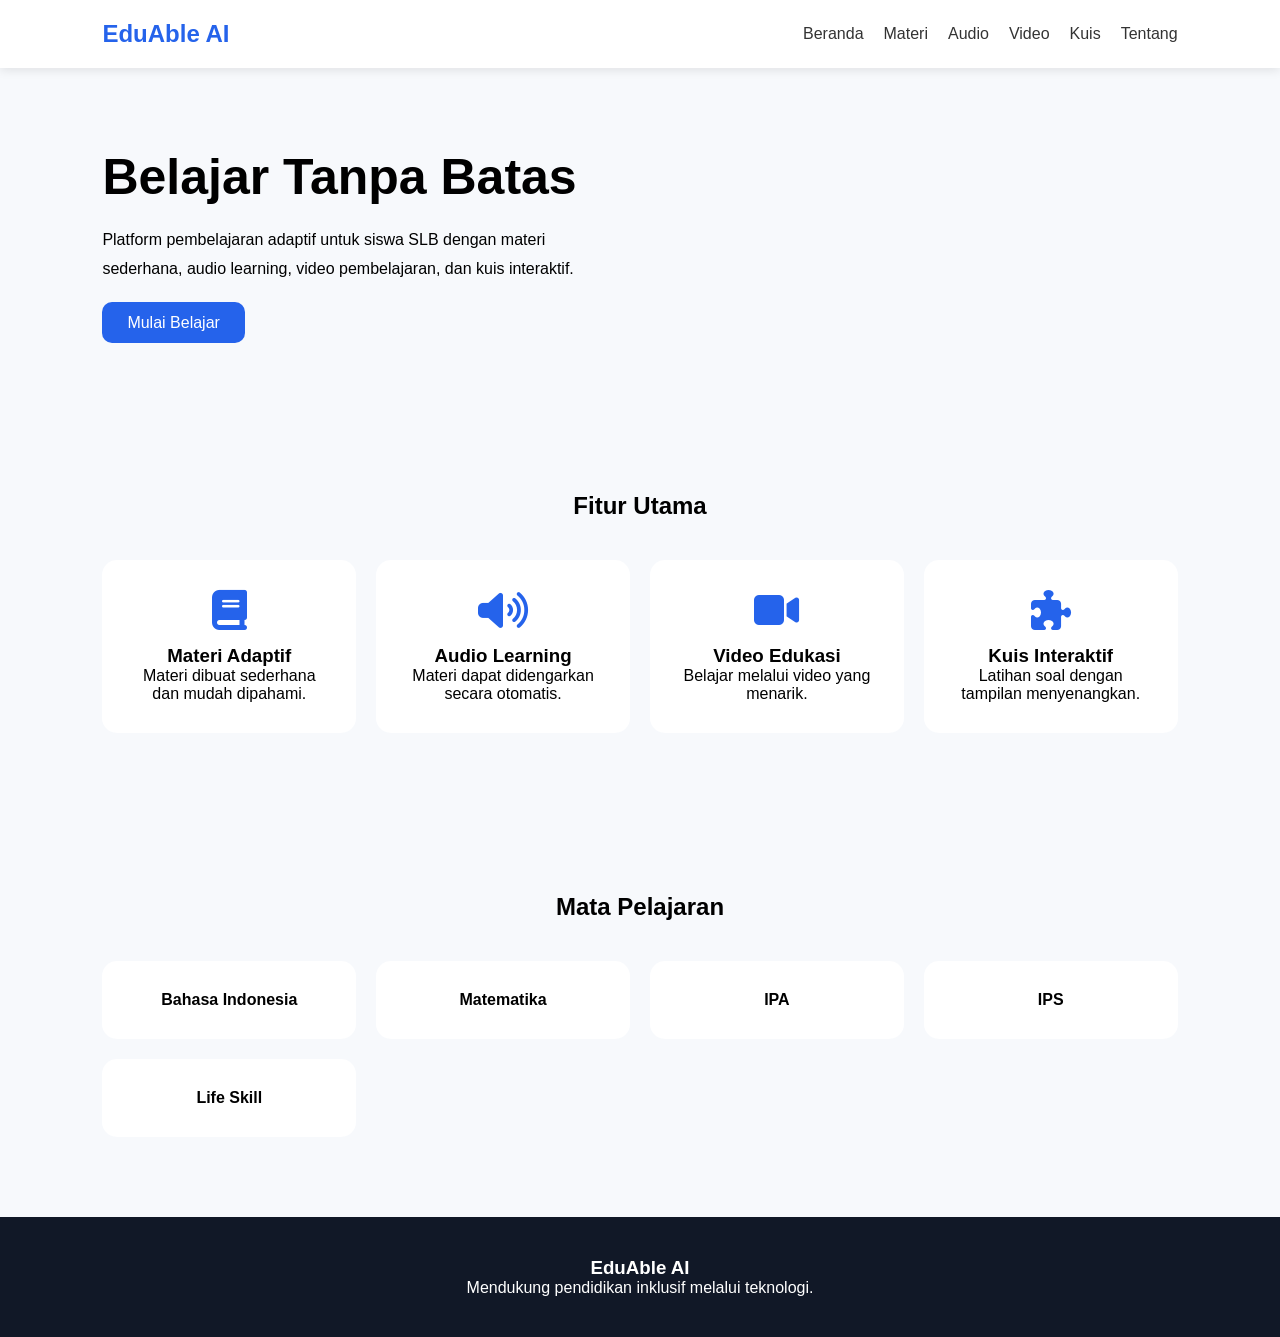
==== index.html @ a195205d "Initial EduAbleNet Website" ====
<!DOCTYPE html>
<html lang="id">
<head>
    <meta charset="UTF-8">
    <meta name="viewport" content="width=device-width, initial-scale=1.0">
    <title>EduAble AI</title>

    <link rel="stylesheet" href="style.css">

    <link
        rel="stylesheet"
        href="https://cdnjs.cloudflare.com/ajax/libs/font-awesome/6.5.2/css/all.min.css"
    >
</head>
<body>

    <!-- Navbar -->
    <nav class="navbar">
        <div class="logo">
            EduAble AI
        </div>

        <ul class="nav-links">
            <li><a href="index.html">Beranda</a></li>
            <li><a href="pages/materi.html">Materi</a></li>
            <li><a href="pages/audio-learning.html">Audio</a></li>
            <li><a href="pages/video-learning.html">Video</a></li>
            <li><a href="pages/quiz.html">Kuis</a></li>
            <li><a href="pages/about.html">Tentang</a></li>
        </ul>
    </nav>

    <!-- Hero -->
    <section class="hero">

        <div class="hero-content">
            <h1>
                Belajar Tanpa Batas
            </h1>

            <p>
                Platform pembelajaran adaptif untuk siswa SLB
                dengan materi sederhana, audio learning,
                video pembelajaran, dan kuis interaktif.
            </p>

            <a href="pages/materi.html" class="btn">
                Mulai Belajar
            </a>
        </div>

        <div class="hero-image">
            <img src="assets/images/banner/hero.png" alt="">
        </div>

    </section>

    <!-- Fitur -->
    <section class="features">

        <h2>Fitur Utama</h2>

        <div class="feature-grid">

            <div class="feature-card">
                <i class="fa-solid fa-book"></i>
                <h3>Materi Adaptif</h3>
                <p>
                    Materi dibuat sederhana dan mudah dipahami.
                </p>
            </div>

            <div class="feature-card">
                <i class="fa-solid fa-volume-high"></i>
                <h3>Audio Learning</h3>
                <p>
                    Materi dapat didengarkan secara otomatis.
                </p>
            </div>

            <div class="feature-card">
                <i class="fa-solid fa-video"></i>
                <h3>Video Edukasi</h3>
                <p>
                    Belajar melalui video yang menarik.
                </p>
            </div>

            <div class="feature-card">
                <i class="fa-solid fa-puzzle-piece"></i>
                <h3>Kuis Interaktif</h3>
                <p>
                    Latihan soal dengan tampilan menyenangkan.
                </p>
            </div>

        </div>

    </section>

    <!-- Mata Pelajaran -->
    <section class="subjects">

        <h2>Mata Pelajaran</h2>

        <div class="subject-grid">

            <div class="subject-card">
                Bahasa Indonesia
            </div>

            <div class="subject-card">
                Matematika
            </div>

            <div class="subject-card">
                IPA
            </div>

            <div class="subject-card">
                IPS
            </div>

            <div class="subject-card">
                Life Skill
            </div>

        </div>

    </section>

    <!-- Footer -->
    <footer>

        <h3>EduAble AI</h3>

        <p>
            Mendukung pendidikan inklusif melalui teknologi.
        </p>

    </footer>

</body>
</html>
---- style.css ----
*{
    margin:0;
    padding:0;
    box-sizing:border-box;
    font-family:Arial, sans-serif;
}

body{
    background:#f7f9fc;
}

.navbar{
    display:flex;
    justify-content:space-between;
    align-items:center;
    padding:20px 8%;
    background:white;
    box-shadow:0 2px 10px rgba(0,0,0,.1);
}

.logo{
    font-size:24px;
    font-weight:bold;
    color:#2563eb;
}

.nav-links{
    display:flex;
    list-style:none;
    gap:20px;
}

.nav-links a{
    text-decoration:none;
    color:#333;
}

.hero{
    display:flex;
    align-items:center;
    justify-content:space-between;
    padding:80px 8%;
}

.hero-content{
    max-width:500px;
}

.hero-content h1{
    font-size:50px;
    margin-bottom:20px;
}

.hero-content p{
    line-height:1.8;
    margin-bottom:30px;
}

.btn{
    background:#2563eb;
    color:white;
    padding:12px 25px;
    border-radius:10px;
    text-decoration:none;
}

.hero-image img{
    width:450px;
}

.features{
    padding:80px 8%;
}

.features h2{
    text-align:center;
    margin-bottom:40px;
}

.feature-grid{
    display:grid;
    grid-template-columns:repeat(auto-fit,minmax(220px,1fr));
    gap:20px;
}

.feature-card{
    background:white;
    padding:30px;
    border-radius:15px;
    text-align:center;
}

.feature-card i{
    font-size:40px;
    color:#2563eb;
    margin-bottom:15px;
}

.subjects{
    padding:80px 8%;
}

.subjects h2{
    text-align:center;
    margin-bottom:40px;
}

.subject-grid{
    display:grid;
    grid-template-columns:repeat(auto-fit,minmax(200px,1fr));
    gap:20px;
}

.subject-card{
    background:white;
    padding:30px;
    border-radius:15px;
    text-align:center;
    font-weight:bold;
}

footer{
    background:#111827;
    color:white;
    text-align:center;
    padding:40px;
}
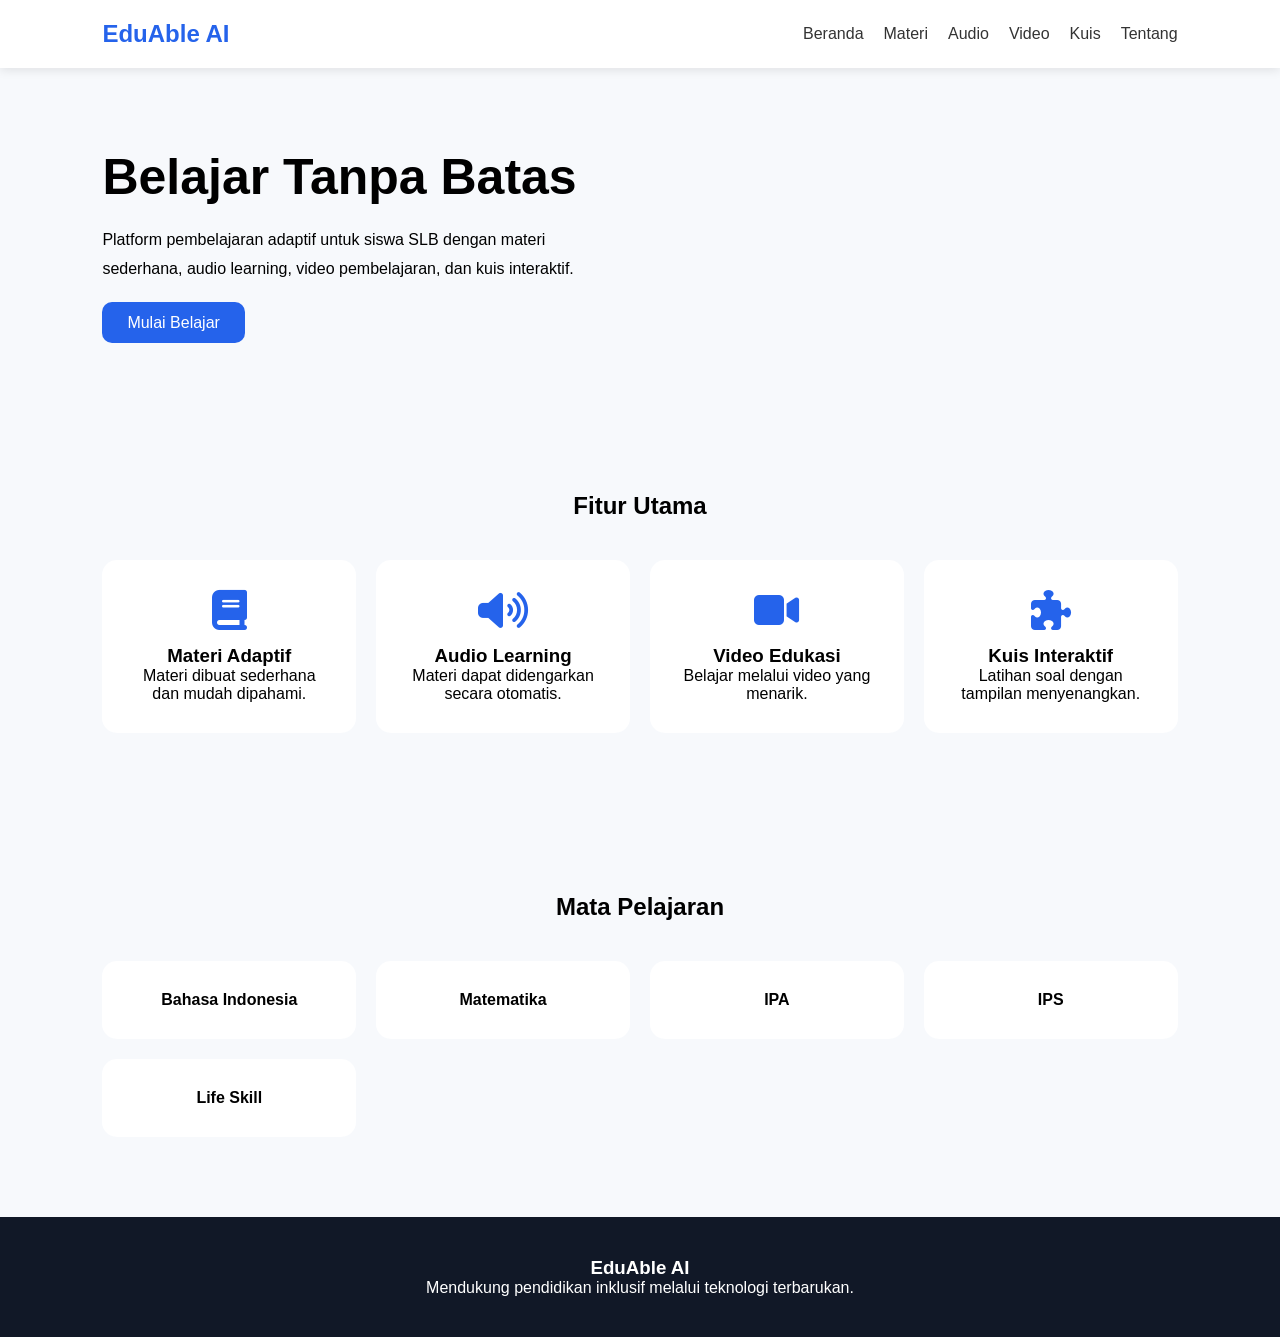
==== commit 415a94ca: "add text" ====
--- a/index.html
+++ b/index.html
@@ -135,7 +135,7 @@
         <h3>EduAble AI</h3>
 
         <p>
-            Mendukung pendidikan inklusif melalui teknologi.
+            Mendukung pendidikan inklusif melalui teknologi terbarukan.
         </p>
 
     </footer>
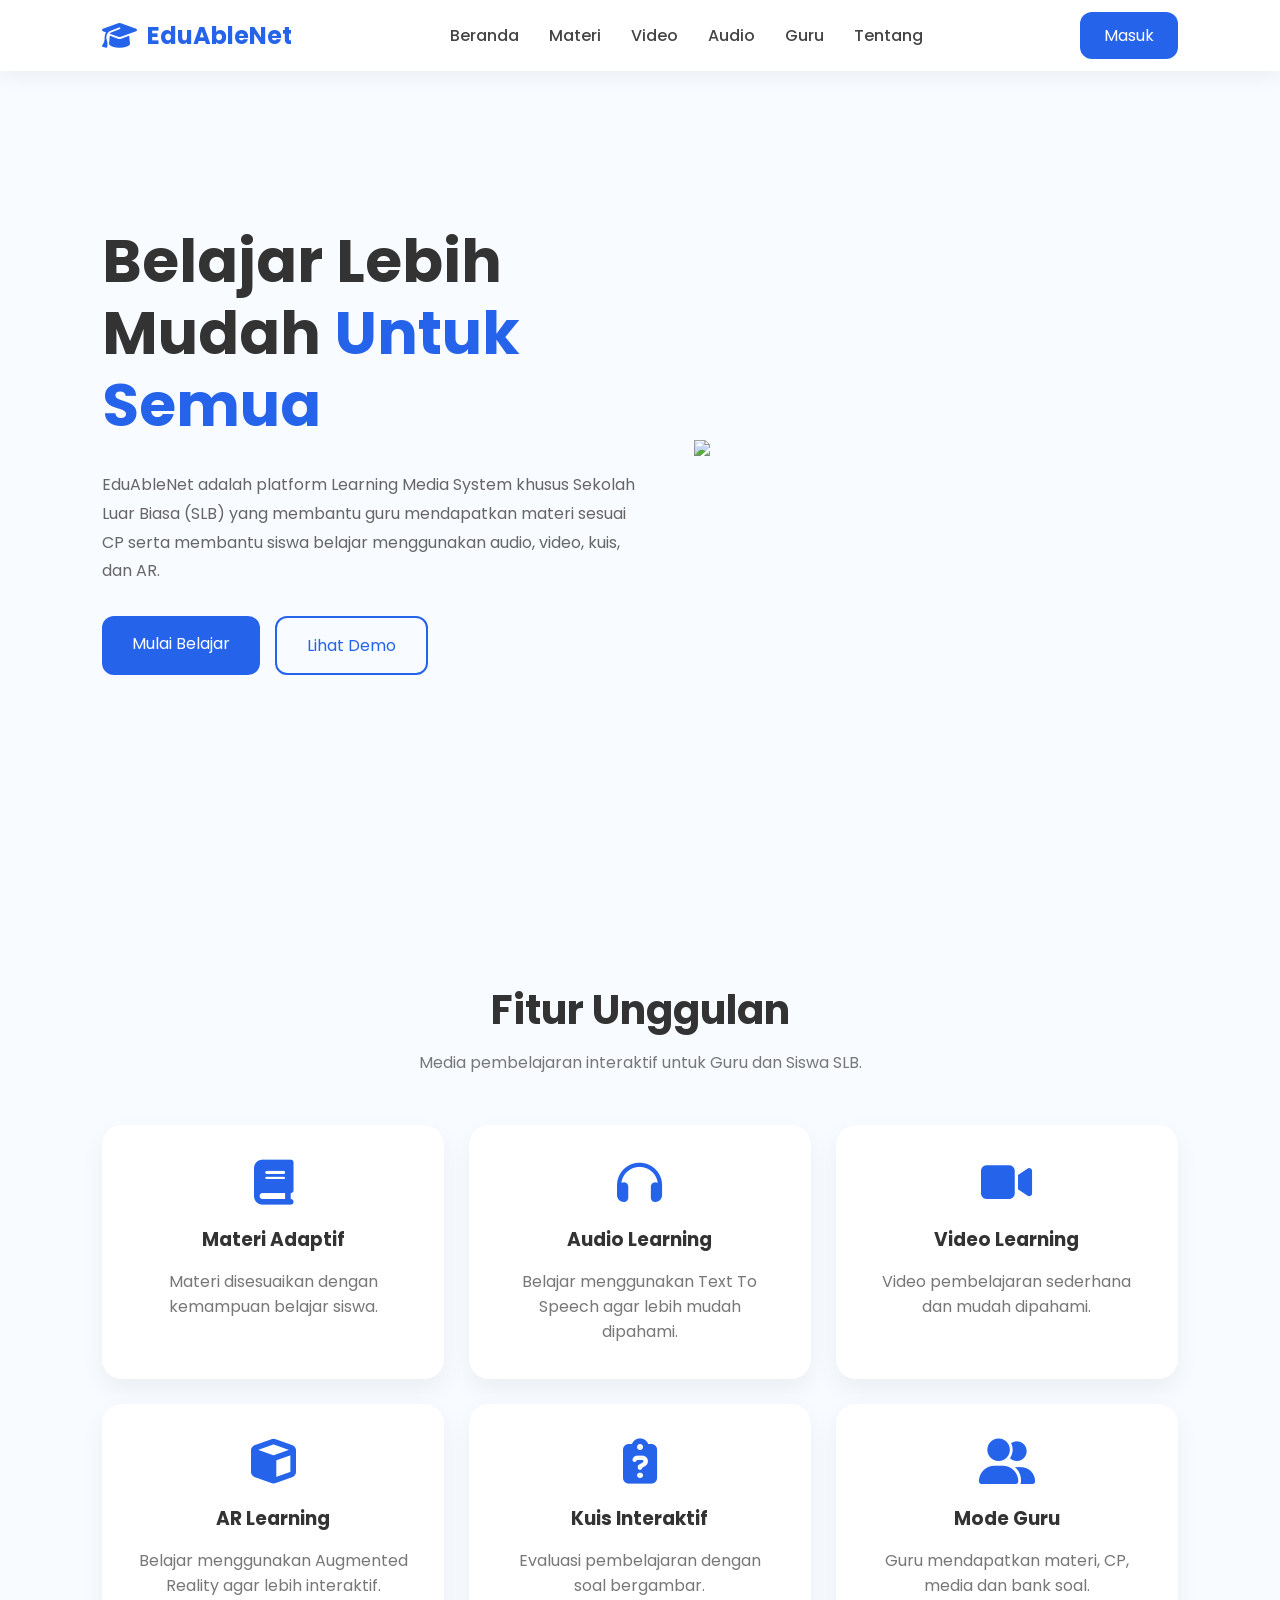
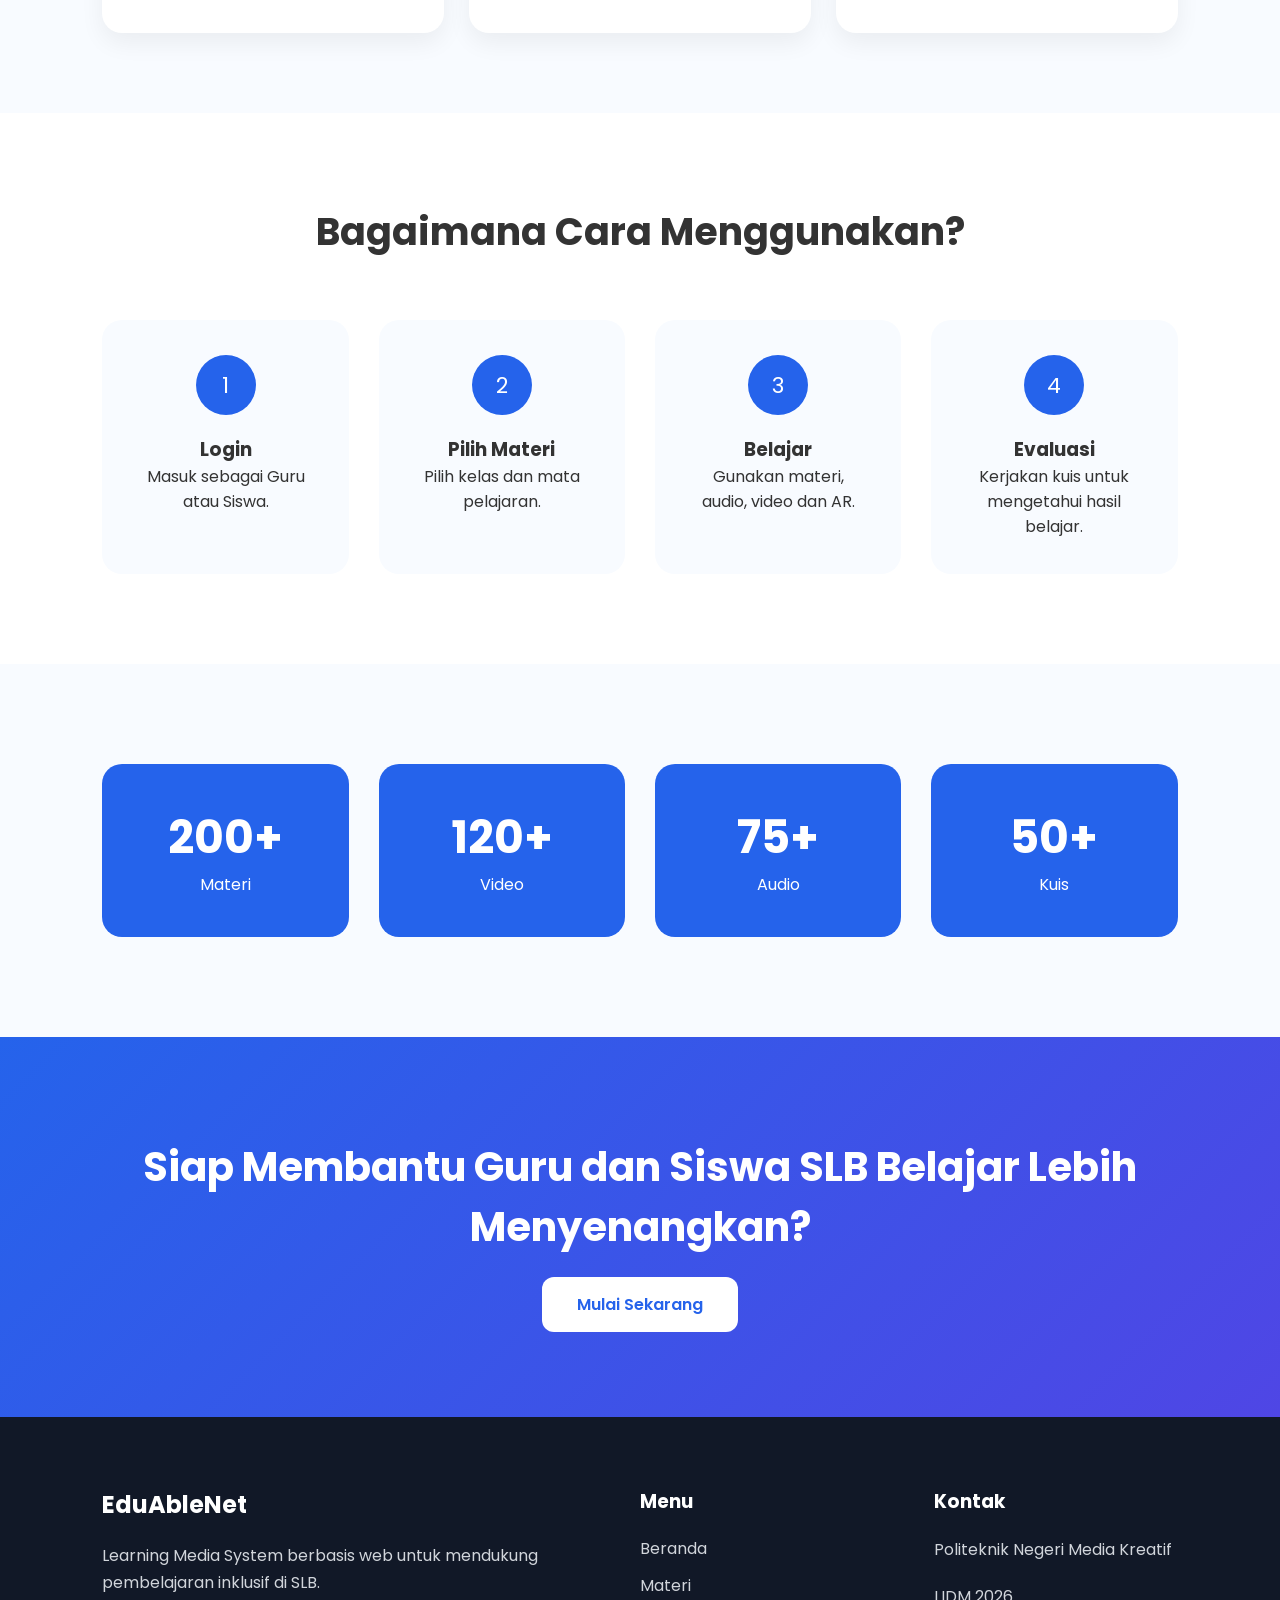
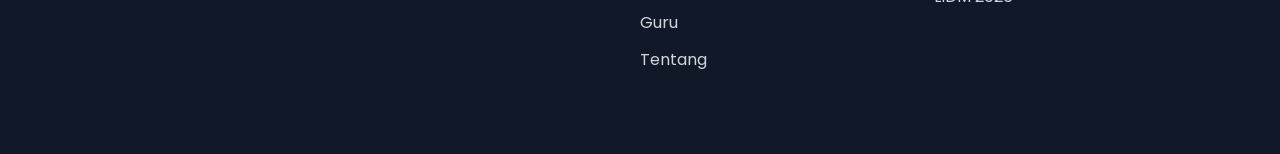
==== commit a4bbaad5: "add page" ====
--- a/index.html
+++ b/index.html
@@ -3,142 +3,366 @@
 <head>
     <meta charset="UTF-8">
     <meta name="viewport" content="width=device-width, initial-scale=1.0">
-    <title>EduAble AI</title>
-
-    <link rel="stylesheet" href="style.css">
-
-    <link
-        rel="stylesheet"
-        href="https://cdnjs.cloudflare.com/ajax/libs/font-awesome/6.5.2/css/all.min.css"
-    >
+    <title>EduAbleNet | Learning Media System</title>
+
+    <link rel="stylesheet" href="assets/css/style.css">
+
+    <link rel="preconnect" href="https://fonts.googleapis.com">
+    <link href="https://fonts.googleapis.com/css2?family=Poppins:wght@300;400;500;600;700;800&display=swap" rel="stylesheet">
+
+    <link rel="stylesheet"
+    href="https://cdnjs.cloudflare.com/ajax/libs/font-awesome/6.6.0/css/all.min.css">
 </head>
+
 <body>
 
-    <!-- Navbar -->
-    <nav class="navbar">
-        <div class="logo">
-            EduAble AI
-        </div>
-
-        <ul class="nav-links">
-            <li><a href="index.html">Beranda</a></li>
-            <li><a href="pages/materi.html">Materi</a></li>
-            <li><a href="pages/audio-learning.html">Audio</a></li>
-            <li><a href="pages/video-learning.html">Video</a></li>
-            <li><a href="pages/quiz.html">Kuis</a></li>
-            <li><a href="pages/about.html">Tentang</a></li>
-        </ul>
-    </nav>
-
-    <!-- Hero -->
-    <section class="hero">
-
-        <div class="hero-content">
-            <h1>
-                Belajar Tanpa Batas
-            </h1>
-
-            <p>
-                Platform pembelajaran adaptif untuk siswa SLB
-                dengan materi sederhana, audio learning,
-                video pembelajaran, dan kuis interaktif.
-            </p>
-
-            <a href="pages/materi.html" class="btn">
-                Mulai Belajar
-            </a>
-        </div>
-
-        <div class="hero-image">
-            <img src="assets/images/banner/hero.png" alt="">
-        </div>
-
-    </section>
-
-    <!-- Fitur -->
-    <section class="features">
-
-        <h2>Fitur Utama</h2>
-
-        <div class="feature-grid">
-
-            <div class="feature-card">
-                <i class="fa-solid fa-book"></i>
-                <h3>Materi Adaptif</h3>
-                <p>
-                    Materi dibuat sederhana dan mudah dipahami.
-                </p>
-            </div>
-
-            <div class="feature-card">
-                <i class="fa-solid fa-volume-high"></i>
-                <h3>Audio Learning</h3>
-                <p>
-                    Materi dapat didengarkan secara otomatis.
-                </p>
-            </div>
-
-            <div class="feature-card">
-                <i class="fa-solid fa-video"></i>
-                <h3>Video Edukasi</h3>
-                <p>
-                    Belajar melalui video yang menarik.
-                </p>
-            </div>
-
-            <div class="feature-card">
-                <i class="fa-solid fa-puzzle-piece"></i>
-                <h3>Kuis Interaktif</h3>
-                <p>
-                    Latihan soal dengan tampilan menyenangkan.
-                </p>
-            </div>
-
-        </div>
-
-    </section>
-
-    <!-- Mata Pelajaran -->
-    <section class="subjects">
-
-        <h2>Mata Pelajaran</h2>
-
-        <div class="subject-grid">
-
-            <div class="subject-card">
-                Bahasa Indonesia
-            </div>
-
-            <div class="subject-card">
-                Matematika
-            </div>
-
-            <div class="subject-card">
-                IPA
-            </div>
-
-            <div class="subject-card">
-                IPS
-            </div>
-
-            <div class="subject-card">
-                Life Skill
-            </div>
-
-        </div>
-
-    </section>
-
-    <!-- Footer -->
-    <footer>
-
-        <h3>EduAble AI</h3>
-
-        <p>
-            Mendukung pendidikan inklusif melalui teknologi terbarukan.
-        </p>
-
-    </footer>
+<!-- ================= NAVBAR ================= -->
+
+<nav class="navbar">
+
+<div class="logo">
+
+<i class="fa-solid fa-graduation-cap"></i>
+
+<span>EduAbleNet</span>
+
+</div>
+
+<ul>
+
+<li><a href="#">Beranda</a></li>
+
+<li><a href="#">Materi</a></li>
+
+<li><a href="#">Video</a></li>
+
+<li><a href="#">Audio</a></li>
+
+<li><a href="#">Guru</a></li>
+
+<li><a href="#">Tentang</a></li>
+
+</ul>
+
+<div class="nav-btn">
+
+<a href="login.html" class="login">Masuk</a>
+
+</div>
+
+</nav>
+
+<!-- ================= HERO ================= -->
+
+<section class="hero">
+
+<div class="hero-left">
+
+<h1>
+
+Belajar Lebih Mudah
+
+<span>Untuk Semua</span>
+
+</h1>
+
+<p>
+
+EduAbleNet adalah platform Learning Media System khusus
+
+Sekolah Luar Biasa (SLB) yang membantu guru mendapatkan
+
+materi sesuai CP serta membantu siswa belajar menggunakan
+
+audio, video, kuis, dan AR.
+
+</p>
+
+<div class="hero-button">
+
+<a href="login.html" class="btn-primary">
+
+Mulai Belajar
+
+</a>
+
+<a href="#" class="btn-secondary">
+
+Lihat Demo
+
+</a>
+
+</div>
+
+</div>
+
+<div class="hero-right">
+
+<img src="assets/images/hero.png">
+
+</div>
+
+</section>
+
+<!-- ================= FITUR ================= -->
+
+<section class="fitur">
+
+<h2>Fitur Unggulan</h2>
+
+<p>
+
+Media pembelajaran interaktif untuk Guru dan Siswa SLB.
+
+</p>
+
+<div class="fitur-grid">
+
+<div class="card">
+
+<i class="fa-solid fa-book"></i>
+
+<h3>Materi Adaptif</h3>
+
+<p>
+
+Materi disesuaikan dengan kemampuan belajar siswa.
+
+</p>
+
+</div>
+
+<div class="card">
+
+<i class="fa-solid fa-headphones"></i>
+
+<h3>Audio Learning</h3>
+
+<p>
+
+Belajar menggunakan Text To Speech agar lebih mudah dipahami.
+
+</p>
+
+</div>
+
+<div class="card">
+
+<i class="fa-solid fa-video"></i>
+
+<h3>Video Learning</h3>
+
+<p>
+
+Video pembelajaran sederhana dan mudah dipahami.
+
+</p>
+
+</div>
+
+<div class="card">
+
+<i class="fa-solid fa-cube"></i>
+
+<h3>AR Learning</h3>
+
+<p>
+
+Belajar menggunakan Augmented Reality agar lebih interaktif.
+
+</p>
+
+</div>
+
+<div class="card">
+
+<i class="fa-solid fa-clipboard-question"></i>
+
+<h3>Kuis Interaktif</h3>
+
+<p>
+
+Evaluasi pembelajaran dengan soal bergambar.
+
+</p>
+
+</div>
+
+<div class="card">
+
+<i class="fa-solid fa-user-group"></i>
+
+<h3>Mode Guru</h3>
+
+<p>
+
+Guru mendapatkan materi, CP, media dan bank soal.
+
+</p>
+
+</div>
+
+</div>
+
+</section>
+
+<!-- ================= CARA KERJA ================= -->
+
+<section class="alur">
+
+<h2>Bagaimana Cara Menggunakan?</h2>
+
+<div class="step">
+
+<div>
+
+<span>1</span>
+
+<h3>Login</h3>
+
+<p>Masuk sebagai Guru atau Siswa.</p>
+
+</div>
+
+<div>
+
+<span>2</span>
+
+<h3>Pilih Materi</h3>
+
+<p>Pilih kelas dan mata pelajaran.</p>
+
+</div>
+
+<div>
+
+<span>3</span>
+
+<h3>Belajar</h3>
+
+<p>Gunakan materi, audio, video dan AR.</p>
+
+</div>
+
+<div>
+
+<span>4</span>
+
+<h3>Evaluasi</h3>
+
+<p>Kerjakan kuis untuk mengetahui hasil belajar.</p>
+
+</div>
+
+</div>
+
+</section>
+
+<!-- ================= STATISTIK ================= -->
+
+<section class="statistik">
+
+<div class="box">
+
+<h2>200+</h2>
+
+<p>Materi</p>
+
+</div>
+
+<div class="box">
+
+<h2>120+</h2>
+
+<p>Video</p>
+
+</div>
+
+<div class="box">
+
+<h2>75+</h2>
+
+<p>Audio</p>
+
+</div>
+
+<div class="box">
+
+<h2>50+</h2>
+
+<p>Kuis</p>
+
+</div>
+
+</section>
+
+<!-- ================= CTA ================= -->
+
+<section class="cta">
+
+<h2>
+
+Siap Membantu Guru dan Siswa SLB Belajar Lebih Menyenangkan?
+
+</h2>
+
+<a href="login.html">
+
+Mulai Sekarang
+
+</a>
+
+</section>
+
+<!-- ================= FOOTER ================= -->
+
+<footer>
+
+<div>
+
+<h2>EduAbleNet</h2>
+
+<p>
+
+Learning Media System berbasis web
+
+untuk mendukung pembelajaran inklusif di SLB.
+
+</p>
+
+</div>
+
+<div>
+
+<h3>Menu</h3>
+
+<ul>
+
+<li>Beranda</li>
+
+<li>Materi</li>
+
+<li>Guru</li>
+
+<li>Tentang</li>
+
+</ul>
+
+</div>
+
+<div>
+
+<h3>Kontak</h3>
+
+<p>Politeknik Negeri Media Kreatif</p>
+
+<p>LIDM 2026</p>
+
+</div>
+
+</footer>
+
+<script src="assets/js/main.js"></script>
 
 </body>
 </html>
--- a/assets/css/style.css
+++ b/assets/css/style.css
@@ -0,0 +1,505 @@
+/* =========================
+   EDUABLENET STYLE
+========================= */
+
+*{
+    margin:0;
+    padding:0;
+    box-sizing:border-box;
+    font-family:'Poppins',sans-serif;
+}
+
+html{
+    scroll-behavior:smooth;
+}
+
+body{
+    background:#f8fbff;
+    color:#333;
+}
+
+/* =========================
+ NAVBAR
+========================= */
+
+.navbar{
+    position:fixed;
+    top:0;
+    left:0;
+    width:100%;
+    padding:18px 8%;
+    display:flex;
+    justify-content:space-between;
+    align-items:center;
+    background:white;
+    box-shadow:0 5px 20px rgba(0,0,0,.06);
+    z-index:999;
+}
+
+.logo{
+    display:flex;
+    align-items:center;
+    gap:10px;
+    font-size:24px;
+    font-weight:700;
+    color:#2563eb;
+}
+
+.logo i{
+    font-size:28px;
+}
+
+.navbar ul{
+    display:flex;
+    gap:30px;
+    list-style:none;
+}
+
+.navbar ul li a{
+    text-decoration:none;
+    color:#444;
+    font-weight:500;
+    transition:.3s;
+}
+
+.navbar ul li a:hover{
+    color:#2563eb;
+}
+
+.login{
+    background:#2563eb;
+    color:white;
+    padding:12px 24px;
+    border-radius:12px;
+    text-decoration:none;
+    transition:.3s;
+}
+
+.login:hover{
+    background:#1d4ed8;
+}
+
+/* =========================
+ HERO
+========================= */
+
+.hero{
+    padding:140px 8%;
+    display:flex;
+    align-items:center;
+    justify-content:space-between;
+    min-height:100vh;
+}
+
+.hero-left{
+    width:50%;
+}
+
+.hero-left h1{
+    font-size:60px;
+    line-height:1.2;
+}
+
+.hero-left span{
+    color:#2563eb;
+}
+
+.hero-left p{
+    margin:30px 0;
+    color:#666;
+    line-height:1.8;
+}
+
+.hero-button{
+    display:flex;
+    gap:15px;
+}
+
+.btn-primary{
+    background:#2563eb;
+    color:white;
+    padding:15px 30px;
+    border-radius:12px;
+    text-decoration:none;
+}
+
+.btn-secondary{
+    border:2px solid #2563eb;
+    color:#2563eb;
+    padding:15px 30px;
+    border-radius:12px;
+    text-decoration:none;
+}
+
+.hero-right{
+    width:45%;
+}
+
+.hero-right img{
+    width:100%;
+    animation:float 4s ease-in-out infinite;
+}
+
+@keyframes float{
+
+0%{
+transform:translateY(0px);
+}
+
+50%{
+transform:translateY(-20px);
+}
+
+100%{
+transform:translateY(0px);
+}
+
+}
+
+/* =========================
+ FITUR
+========================= */
+
+.fitur{
+
+padding:80px 8%;
+
+text-align:center;
+
+}
+
+.fitur h2{
+
+font-size:40px;
+
+margin-bottom:10px;
+
+}
+
+.fitur p{
+
+color:#777;
+
+}
+
+.fitur-grid{
+
+margin-top:50px;
+
+display:grid;
+
+grid-template-columns:repeat(auto-fit,minmax(260px,1fr));
+
+gap:25px;
+
+}
+
+.card{
+
+background:white;
+
+padding:35px;
+
+border-radius:20px;
+
+box-shadow:0 10px 25px rgba(0,0,0,.06);
+
+transition:.3s;
+
+}
+
+.card:hover{
+
+transform:translateY(-10px);
+
+}
+
+.card i{
+
+font-size:45px;
+
+color:#2563eb;
+
+margin-bottom:20px;
+
+}
+
+.card h3{
+
+margin-bottom:15px;
+
+}
+
+/* =========================
+ ALUR
+========================= */
+
+.alur{
+
+padding:90px 8%;
+
+background:white;
+
+text-align:center;
+
+}
+
+.alur h2{
+
+margin-bottom:60px;
+
+font-size:38px;
+
+}
+
+.step{
+
+display:grid;
+
+grid-template-columns:repeat(auto-fit,minmax(220px,1fr));
+
+gap:30px;
+
+}
+
+.step div{
+
+background:#f8fbff;
+
+padding:35px;
+
+border-radius:20px;
+
+}
+
+.step span{
+
+width:60px;
+
+height:60px;
+
+background:#2563eb;
+
+display:flex;
+
+align-items:center;
+
+justify-content:center;
+
+color:white;
+
+border-radius:50%;
+
+font-size:22px;
+
+margin:auto;
+
+margin-bottom:20px;
+
+}
+
+/* =========================
+ STATISTIK
+========================= */
+
+.statistik{
+
+padding:100px 8%;
+
+display:grid;
+
+grid-template-columns:repeat(4,1fr);
+
+gap:30px;
+
+}
+
+.box{
+
+background:#2563eb;
+
+color:white;
+
+padding:40px;
+
+text-align:center;
+
+border-radius:20px;
+
+}
+
+.box h2{
+
+font-size:45px;
+
+}
+
+/* =========================
+ CTA
+========================= */
+
+.cta{
+
+padding:100px 8%;
+
+text-align:center;
+
+background:linear-gradient(135deg,#2563eb,#4f46e5);
+
+color:white;
+
+}
+
+.cta h2{
+
+font-size:40px;
+
+margin-bottom:35px;
+
+}
+
+.cta a{
+
+background:white;
+
+padding:16px 35px;
+
+text-decoration:none;
+
+border-radius:12px;
+
+color:#2563eb;
+
+font-weight:600;
+
+}
+
+/* =========================
+ FOOTER
+========================= */
+
+footer{
+
+padding:70px 8%;
+
+display:grid;
+
+grid-template-columns:2fr 1fr 1fr;
+
+gap:50px;
+
+background:#111827;
+
+color:white;
+
+}
+
+footer ul{
+
+list-style:none;
+
+margin-top:20px;
+
+}
+
+footer li{
+
+margin:12px 0;
+
+color:#d1d5db;
+
+cursor:pointer;
+
+}
+
+footer p{
+
+margin-top:20px;
+
+color:#d1d5db;
+
+line-height:1.7;
+
+}
+
+/* =========================
+ RESPONSIVE
+========================= */
+
+@media(max-width:991px){
+
+.navbar ul{
+
+display:none;
+
+}
+
+.hero{
+
+flex-direction:column-reverse;
+
+text-align:center;
+
+}
+
+.hero-left{
+
+width:100%;
+
+}
+
+.hero-right{
+
+width:80%;
+
+margin-bottom:40px;
+
+}
+
+.hero-left h1{
+
+font-size:42px;
+
+}
+
+.statistik{
+
+grid-template-columns:repeat(2,1fr);
+
+}
+
+footer{
+
+grid-template-columns:1fr;
+
+}
+
+}
+
+@media(max-width:600px){
+
+.hero{
+
+padding-top:120px;
+
+}
+
+.hero-left h1{
+
+font-size:32px;
+
+}
+
+.hero-button{
+
+flex-direction:column;
+
+}
+
+.statistik{
+
+grid-template-columns:1fr;
+
+}
+
+}
